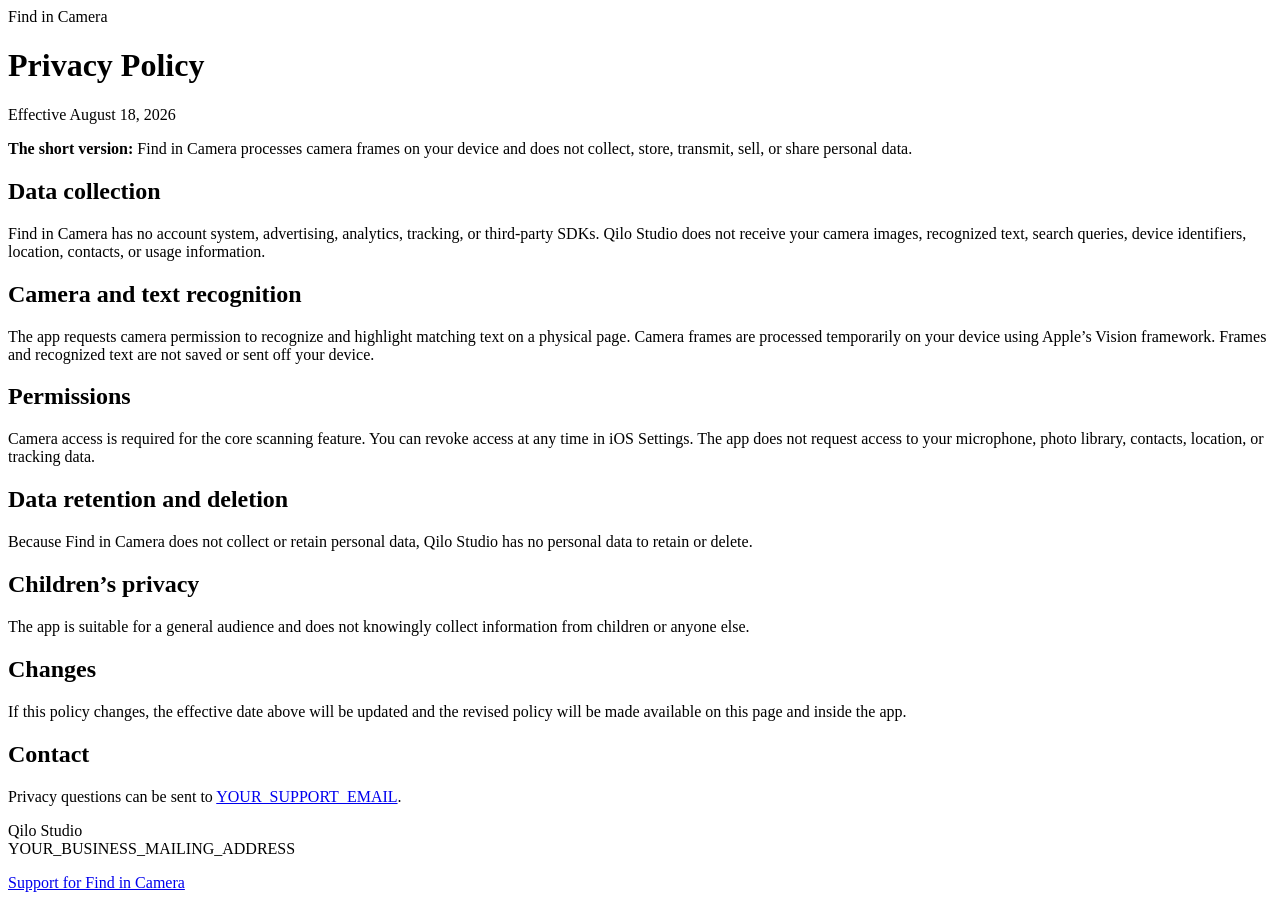
==== privacy.html @ 7dafdede "Add files via upload" ====
<!doctype html>
<html lang="en">
<head>
  <meta charset="utf-8">
  <meta name="viewport" content="width=device-width, initial-scale=1">
  <meta name="description" content="Privacy policy for Find in Camera by Qilo Studio.">
  <title>Find in Camera — Privacy Policy</title>
  <link rel="stylesheet" href="styles.css">
</head>
<body>
  <main>
    <div class="eyebrow">Find in Camera</div>
    <h1>Privacy Policy</h1>
    <p class="updated">Effective August 18, 2026</p>

    <div class="card">
      <strong>The short version:</strong> Find in Camera processes camera frames on your device and does not collect, store, transmit, sell, or share personal data.
    </div>

    <h2>Data collection</h2>
    <p>Find in Camera has no account system, advertising, analytics, tracking, or third-party SDKs. Qilo Studio does not receive your camera images, recognized text, search queries, device identifiers, location, contacts, or usage information.</p>

    <h2>Camera and text recognition</h2>
    <p>The app requests camera permission to recognize and highlight matching text on a physical page. Camera frames are processed temporarily on your device using Apple’s Vision framework. Frames and recognized text are not saved or sent off your device.</p>

    <h2>Permissions</h2>
    <p>Camera access is required for the core scanning feature. You can revoke access at any time in iOS Settings. The app does not request access to your microphone, photo library, contacts, location, or tracking data.</p>

    <h2>Data retention and deletion</h2>
    <p>Because Find in Camera does not collect or retain personal data, Qilo Studio has no personal data to retain or delete.</p>

    <h2>Children’s privacy</h2>
    <p>The app is suitable for a general audience and does not knowingly collect information from children or anyone else.</p>

    <h2>Changes</h2>
    <p>If this policy changes, the effective date above will be updated and the revised policy will be made available on this page and inside the app.</p>

    <h2>Contact</h2>
    <p>Privacy questions can be sent to <a href="mailto:YOUR_SUPPORT_EMAIL">YOUR_SUPPORT_EMAIL</a>.</p>
    <p>Qilo Studio<br>YOUR_BUSINESS_MAILING_ADDRESS</p>

    <p><a href="support.html">Support for Find in Camera</a></p>
  </main>
</body>
</html>
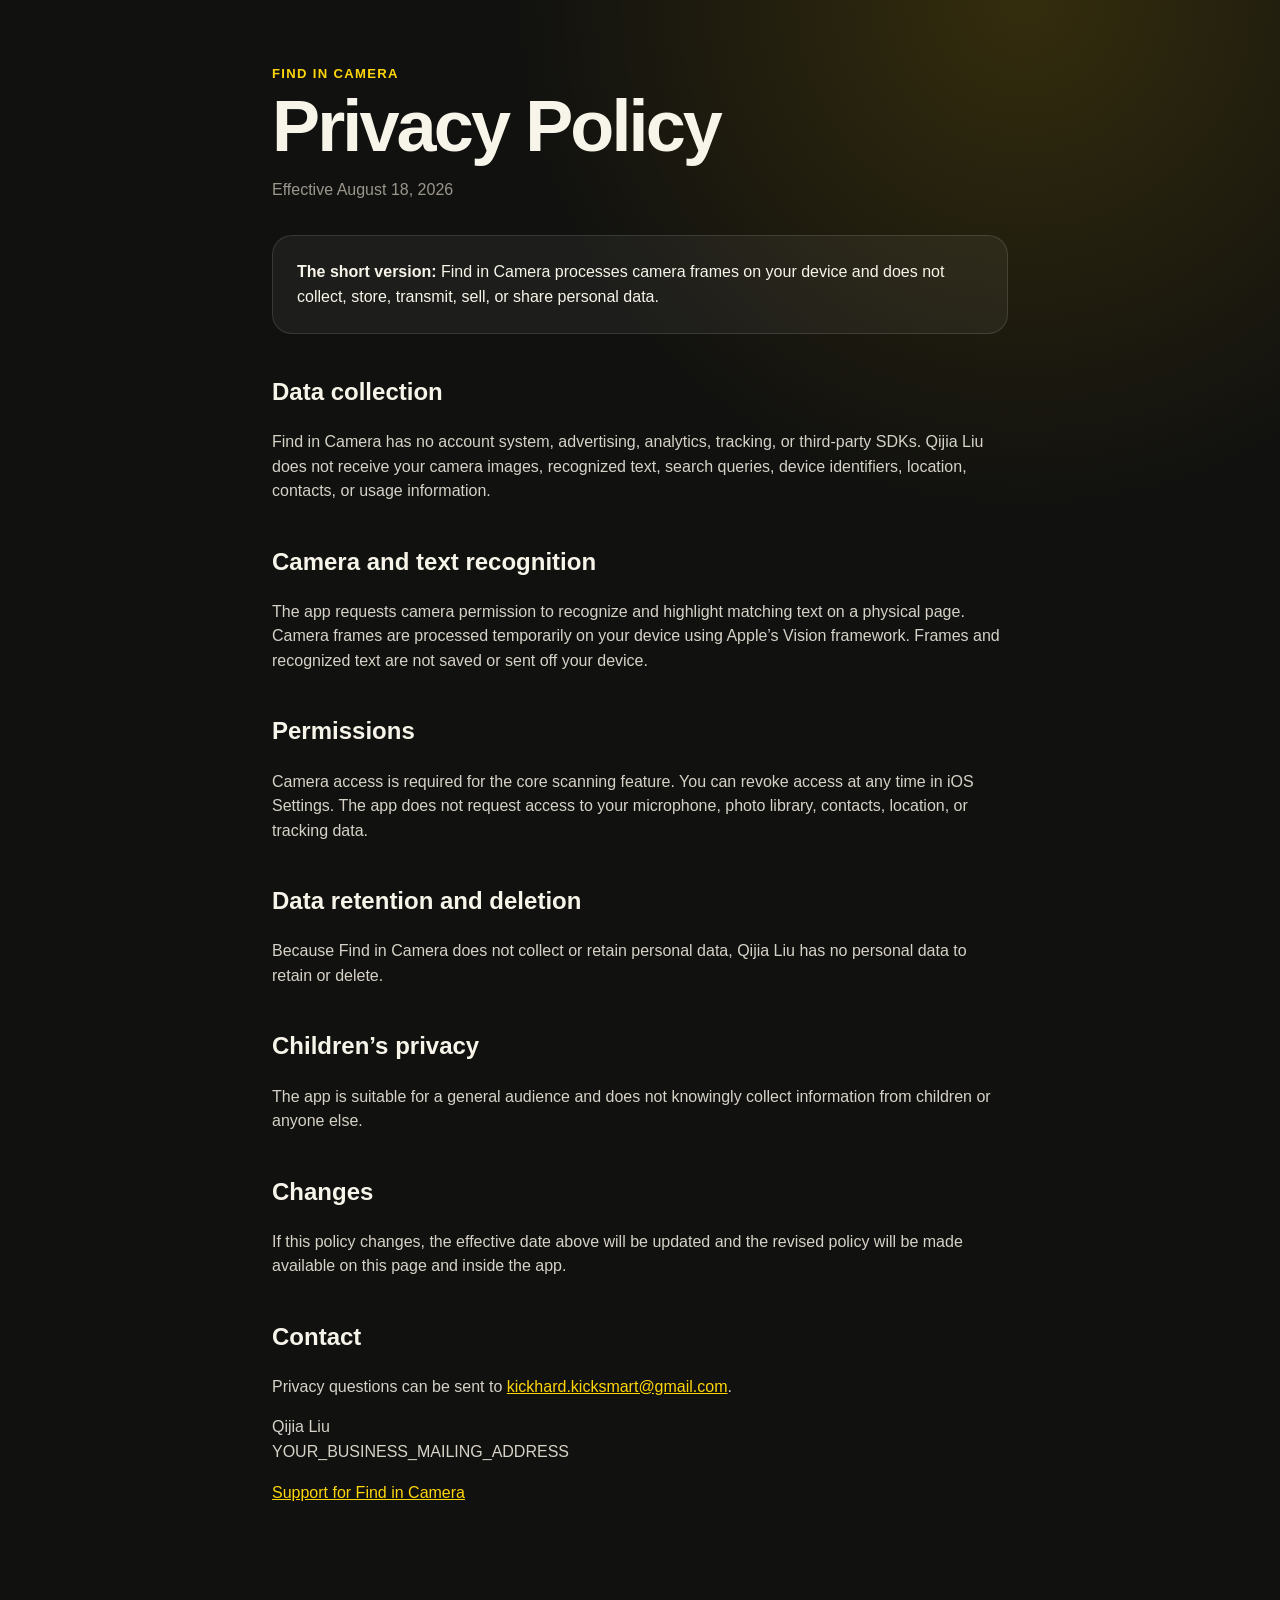
==== commit c5fe962a: "Add files via upload" ====
--- a/privacy.html
+++ b/privacy.html
@@ -3,7 +3,7 @@
 <head>
   <meta charset="utf-8">
   <meta name="viewport" content="width=device-width, initial-scale=1">
-  <meta name="description" content="Privacy policy for Find in Camera by Qilo Studio.">
+  <meta name="description" content="Privacy policy for Find in Camera by Qijia Liu.">
   <title>Find in Camera — Privacy Policy</title>
   <link rel="stylesheet" href="styles.css">
 </head>
@@ -18,7 +18,7 @@
     </div>
 
     <h2>Data collection</h2>
-    <p>Find in Camera has no account system, advertising, analytics, tracking, or third-party SDKs. Qilo Studio does not receive your camera images, recognized text, search queries, device identifiers, location, contacts, or usage information.</p>
+    <p>Find in Camera has no account system, advertising, analytics, tracking, or third-party SDKs. Qijia Liu does not receive your camera images, recognized text, search queries, device identifiers, location, contacts, or usage information.</p>
 
     <h2>Camera and text recognition</h2>
     <p>The app requests camera permission to recognize and highlight matching text on a physical page. Camera frames are processed temporarily on your device using Apple’s Vision framework. Frames and recognized text are not saved or sent off your device.</p>
@@ -27,7 +27,7 @@
     <p>Camera access is required for the core scanning feature. You can revoke access at any time in iOS Settings. The app does not request access to your microphone, photo library, contacts, location, or tracking data.</p>
 
     <h2>Data retention and deletion</h2>
-    <p>Because Find in Camera does not collect or retain personal data, Qilo Studio has no personal data to retain or delete.</p>
+    <p>Because Find in Camera does not collect or retain personal data, Qijia Liu has no personal data to retain or delete.</p>
 
     <h2>Children’s privacy</h2>
     <p>The app is suitable for a general audience and does not knowingly collect information from children or anyone else.</p>
@@ -36,8 +36,8 @@
     <p>If this policy changes, the effective date above will be updated and the revised policy will be made available on this page and inside the app.</p>
 
     <h2>Contact</h2>
-    <p>Privacy questions can be sent to <a href="mailto:YOUR_SUPPORT_EMAIL">YOUR_SUPPORT_EMAIL</a>.</p>
-    <p>Qilo Studio<br>YOUR_BUSINESS_MAILING_ADDRESS</p>
+    <p>Privacy questions can be sent to <a href="mailto:kickhard.kicksmart@gmail.com">kickhard.kicksmart@gmail.com</a>.</p>
+    <p>Qijia Liu<br>YOUR_BUSINESS_MAILING_ADDRESS</p>
 
     <p><a href="support.html">Support for Find in Camera</a></p>
   </main>
--- a/styles.css
+++ b/styles.css
@@ -0,0 +1,53 @@
+:root {
+  color-scheme: light dark;
+  font-family: -apple-system, BlinkMacSystemFont, "Segoe UI", sans-serif;
+  line-height: 1.55;
+  background: #11110f;
+  color: #f7f4e9;
+}
+
+* { box-sizing: border-box; }
+
+body {
+  margin: 0;
+  background:
+    radial-gradient(circle at 80% 0%, rgba(255, 204, 0, 0.15), transparent 32rem),
+    #11110f;
+}
+
+main {
+  width: min(46rem, calc(100% - 2rem));
+  margin: 0 auto;
+  padding: 4rem 0 6rem;
+}
+
+.eyebrow {
+  color: #ffd60a;
+  font-size: 0.82rem;
+  font-weight: 700;
+  letter-spacing: 0.1em;
+  text-transform: uppercase;
+}
+
+h1 {
+  margin: 0.35rem 0 0.5rem;
+  font-size: clamp(2.2rem, 8vw, 4.5rem);
+  line-height: 1;
+  letter-spacing: -0.04em;
+}
+
+h2 { margin-top: 2.4rem; }
+
+p, li { color: #d6d2c7; }
+
+a { color: #ffd60a; }
+
+.card {
+  margin-top: 2rem;
+  padding: 1.5rem;
+  border: 1px solid rgba(255, 255, 255, 0.12);
+  border-radius: 1.25rem;
+  background: rgba(255, 255, 255, 0.05);
+}
+
+.updated { color: #9b978d; }
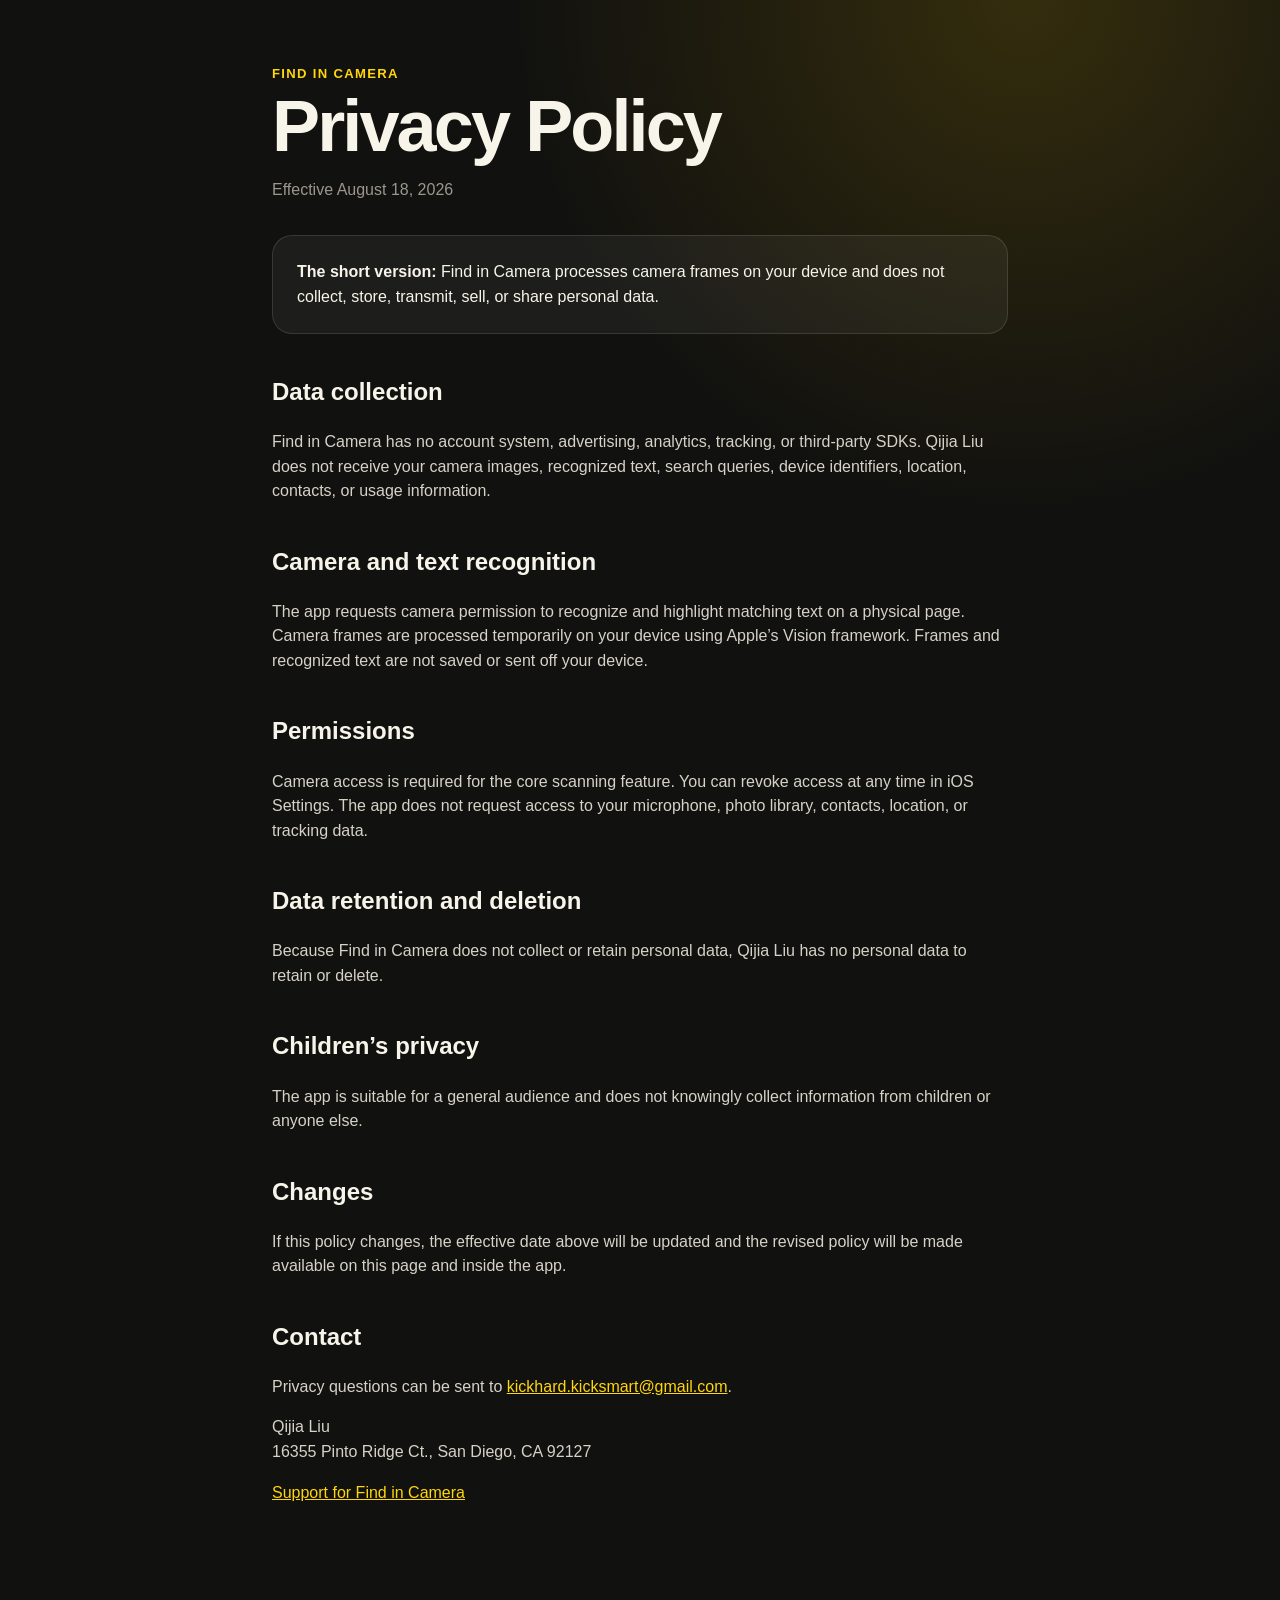
==== commit cb7d42f2: "Add files via upload" ====
--- a/privacy.html
+++ b/privacy.html
@@ -37,7 +37,7 @@
 
     <h2>Contact</h2>
     <p>Privacy questions can be sent to <a href="mailto:kickhard.kicksmart@gmail.com">kickhard.kicksmart@gmail.com</a>.</p>
-    <p>Qijia Liu<br>YOUR_BUSINESS_MAILING_ADDRESS</p>
+    <p>Qijia Liu<br>16355 Pinto Ridge Ct., San Diego, CA 92127</p>
 
     <p><a href="support.html">Support for Find in Camera</a></p>
   </main>
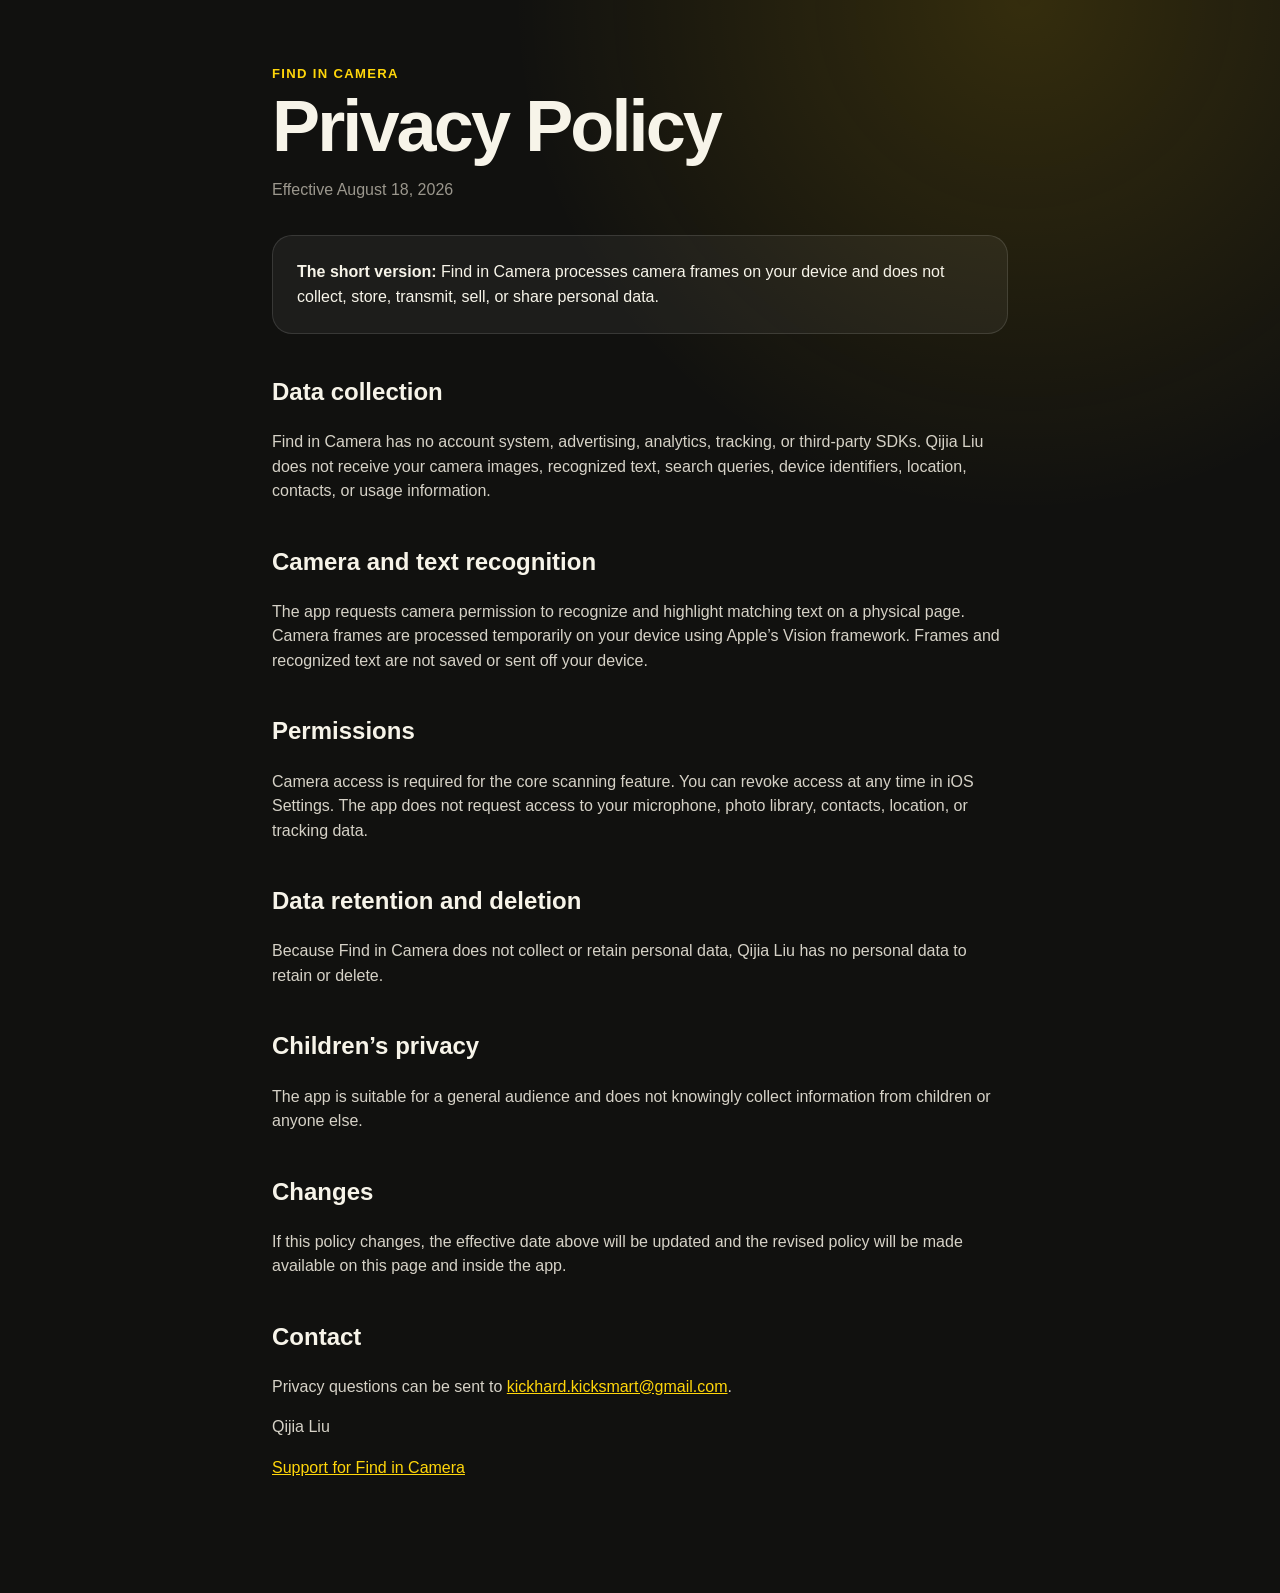
==== commit 3202241c: "Add files via upload" ====
--- a/privacy.html
+++ b/privacy.html
@@ -37,7 +37,7 @@
 
     <h2>Contact</h2>
     <p>Privacy questions can be sent to <a href="mailto:kickhard.kicksmart@gmail.com">kickhard.kicksmart@gmail.com</a>.</p>
-    <p>Qijia Liu<br>16355 Pinto Ridge Ct., San Diego, CA 92127</p>
+    <p>Qijia Liu</p>
 
     <p><a href="support.html">Support for Find in Camera</a></p>
   </main>
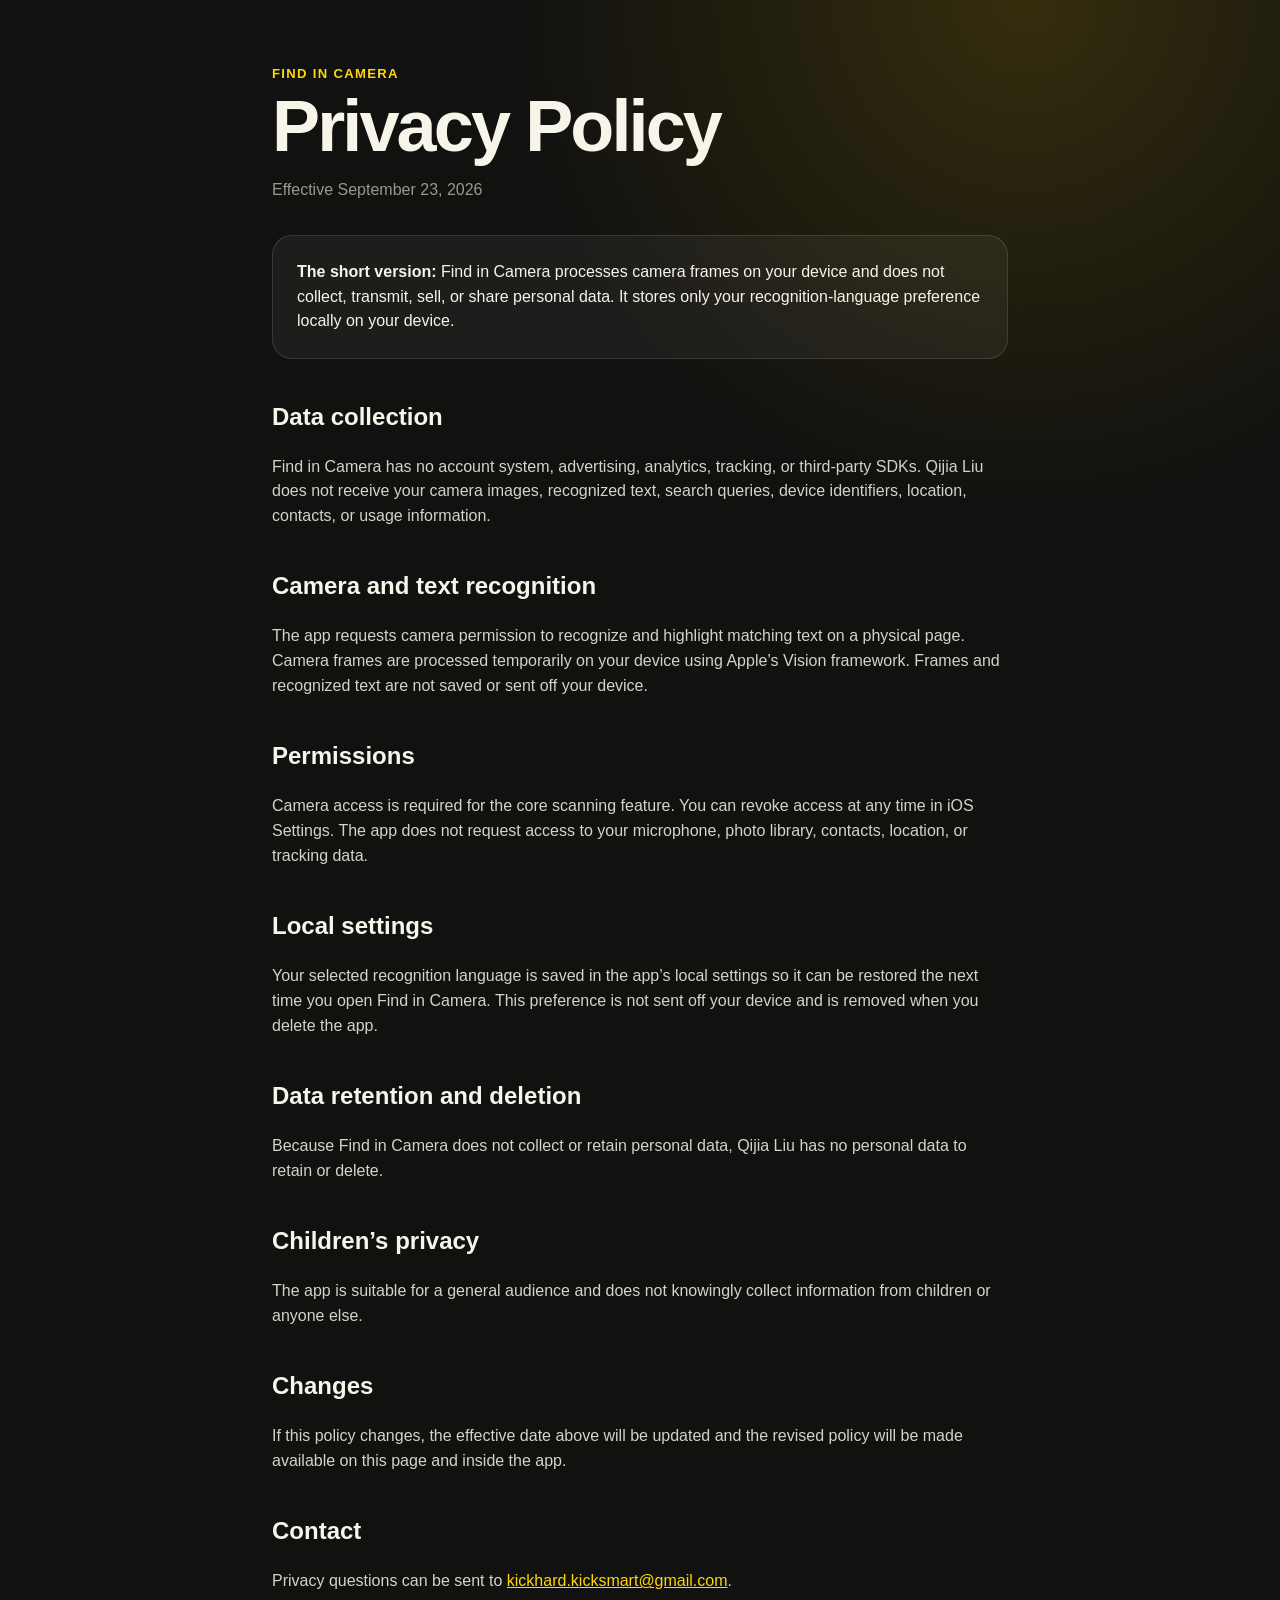
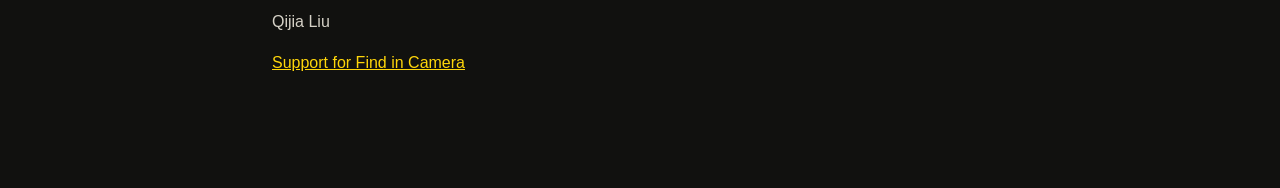
==== commit f3f831c1: "Add files via upload" ====
--- a/privacy.html
+++ b/privacy.html
@@ -11,10 +11,10 @@
   <main>
     <div class="eyebrow">Find in Camera</div>
     <h1>Privacy Policy</h1>
-    <p class="updated">Effective August 18, 2026</p>
+    <p class="updated">Effective September 23, 2026</p>
 
     <div class="card">
-      <strong>The short version:</strong> Find in Camera processes camera frames on your device and does not collect, store, transmit, sell, or share personal data.
+      <strong>The short version:</strong> Find in Camera processes camera frames on your device and does not collect, transmit, sell, or share personal data. It stores only your recognition-language preference locally on your device.
     </div>
 
     <h2>Data collection</h2>
@@ -25,6 +25,9 @@
 
     <h2>Permissions</h2>
     <p>Camera access is required for the core scanning feature. You can revoke access at any time in iOS Settings. The app does not request access to your microphone, photo library, contacts, location, or tracking data.</p>
+
+    <h2>Local settings</h2>
+    <p>Your selected recognition language is saved in the app’s local settings so it can be restored the next time you open Find in Camera. This preference is not sent off your device and is removed when you delete the app.</p>
 
     <h2>Data retention and deletion</h2>
     <p>Because Find in Camera does not collect or retain personal data, Qijia Liu has no personal data to retain or delete.</p>
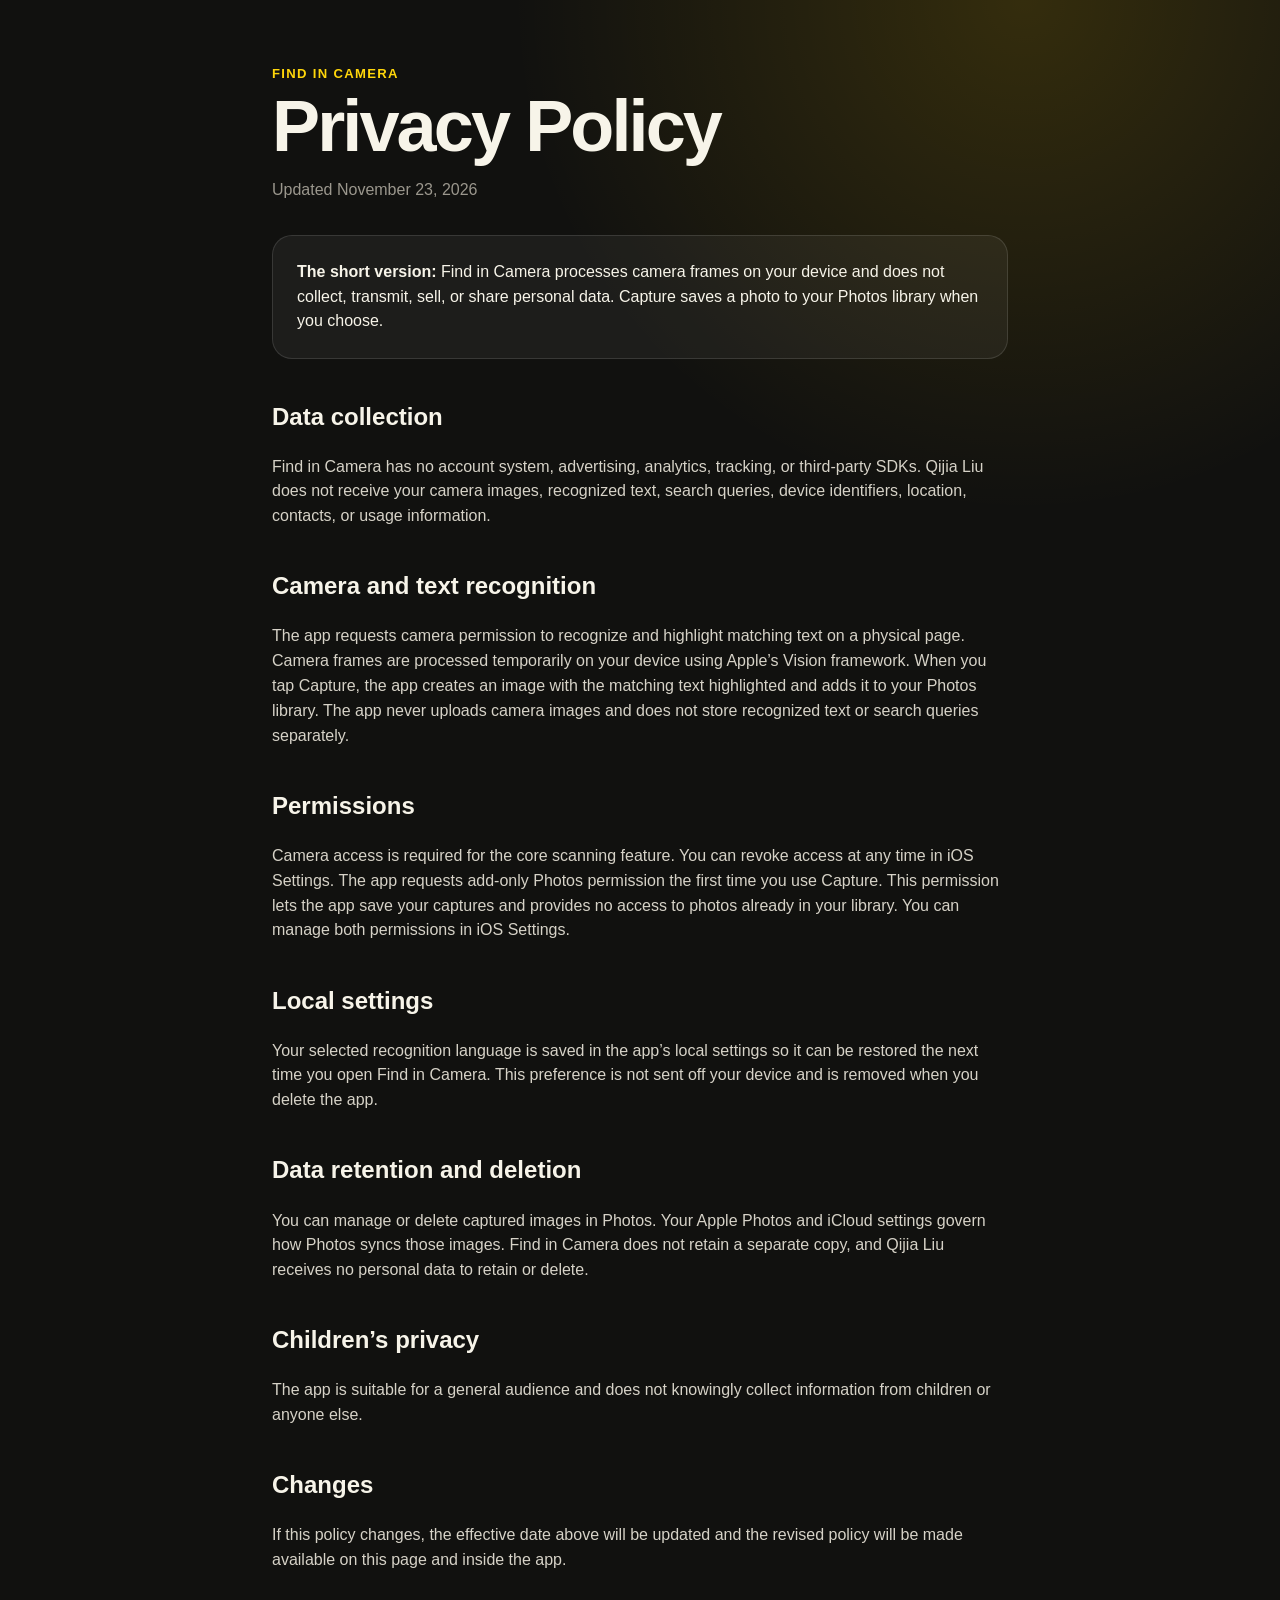
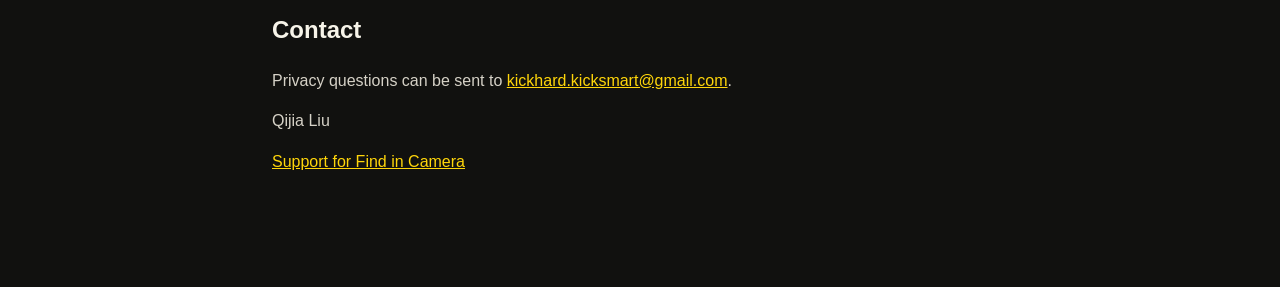
==== commit 7ef17eff: "Add files via upload" ====
--- a/privacy.html
+++ b/privacy.html
@@ -11,26 +11,26 @@
   <main>
     <div class="eyebrow">Find in Camera</div>
     <h1>Privacy Policy</h1>
-    <p class="updated">Effective September 23, 2026</p>
+    <p class="updated">Updated November 23, 2026</p>
 
     <div class="card">
-      <strong>The short version:</strong> Find in Camera processes camera frames on your device and does not collect, transmit, sell, or share personal data. It stores only your recognition-language preference locally on your device.
+      <strong>The short version:</strong> Find in Camera processes camera frames on your device and does not collect, transmit, sell, or share personal data. Capture saves a photo to your Photos library when you choose.
     </div>
 
     <h2>Data collection</h2>
     <p>Find in Camera has no account system, advertising, analytics, tracking, or third-party SDKs. Qijia Liu does not receive your camera images, recognized text, search queries, device identifiers, location, contacts, or usage information.</p>
 
     <h2>Camera and text recognition</h2>
-    <p>The app requests camera permission to recognize and highlight matching text on a physical page. Camera frames are processed temporarily on your device using Apple’s Vision framework. Frames and recognized text are not saved or sent off your device.</p>
+    <p>The app requests camera permission to recognize and highlight matching text on a physical page. Camera frames are processed temporarily on your device using Apple’s Vision framework. When you tap Capture, the app creates an image with the matching text highlighted and adds it to your Photos library. The app never uploads camera images and does not store recognized text or search queries separately.</p>
 
     <h2>Permissions</h2>
-    <p>Camera access is required for the core scanning feature. You can revoke access at any time in iOS Settings. The app does not request access to your microphone, photo library, contacts, location, or tracking data.</p>
+    <p>Camera access is required for the core scanning feature. You can revoke access at any time in iOS Settings. The app requests add-only Photos permission the first time you use Capture. This permission lets the app save your captures and provides no access to photos already in your library. You can manage both permissions in iOS Settings.</p>
 
     <h2>Local settings</h2>
     <p>Your selected recognition language is saved in the app’s local settings so it can be restored the next time you open Find in Camera. This preference is not sent off your device and is removed when you delete the app.</p>
 
     <h2>Data retention and deletion</h2>
-    <p>Because Find in Camera does not collect or retain personal data, Qijia Liu has no personal data to retain or delete.</p>
+    <p>You can manage or delete captured images in Photos. Your Apple Photos and iCloud settings govern how Photos syncs those images. Find in Camera does not retain a separate copy, and Qijia Liu receives no personal data to retain or delete.</p>
 
     <h2>Children’s privacy</h2>
     <p>The app is suitable for a general audience and does not knowingly collect information from children or anyone else.</p>
